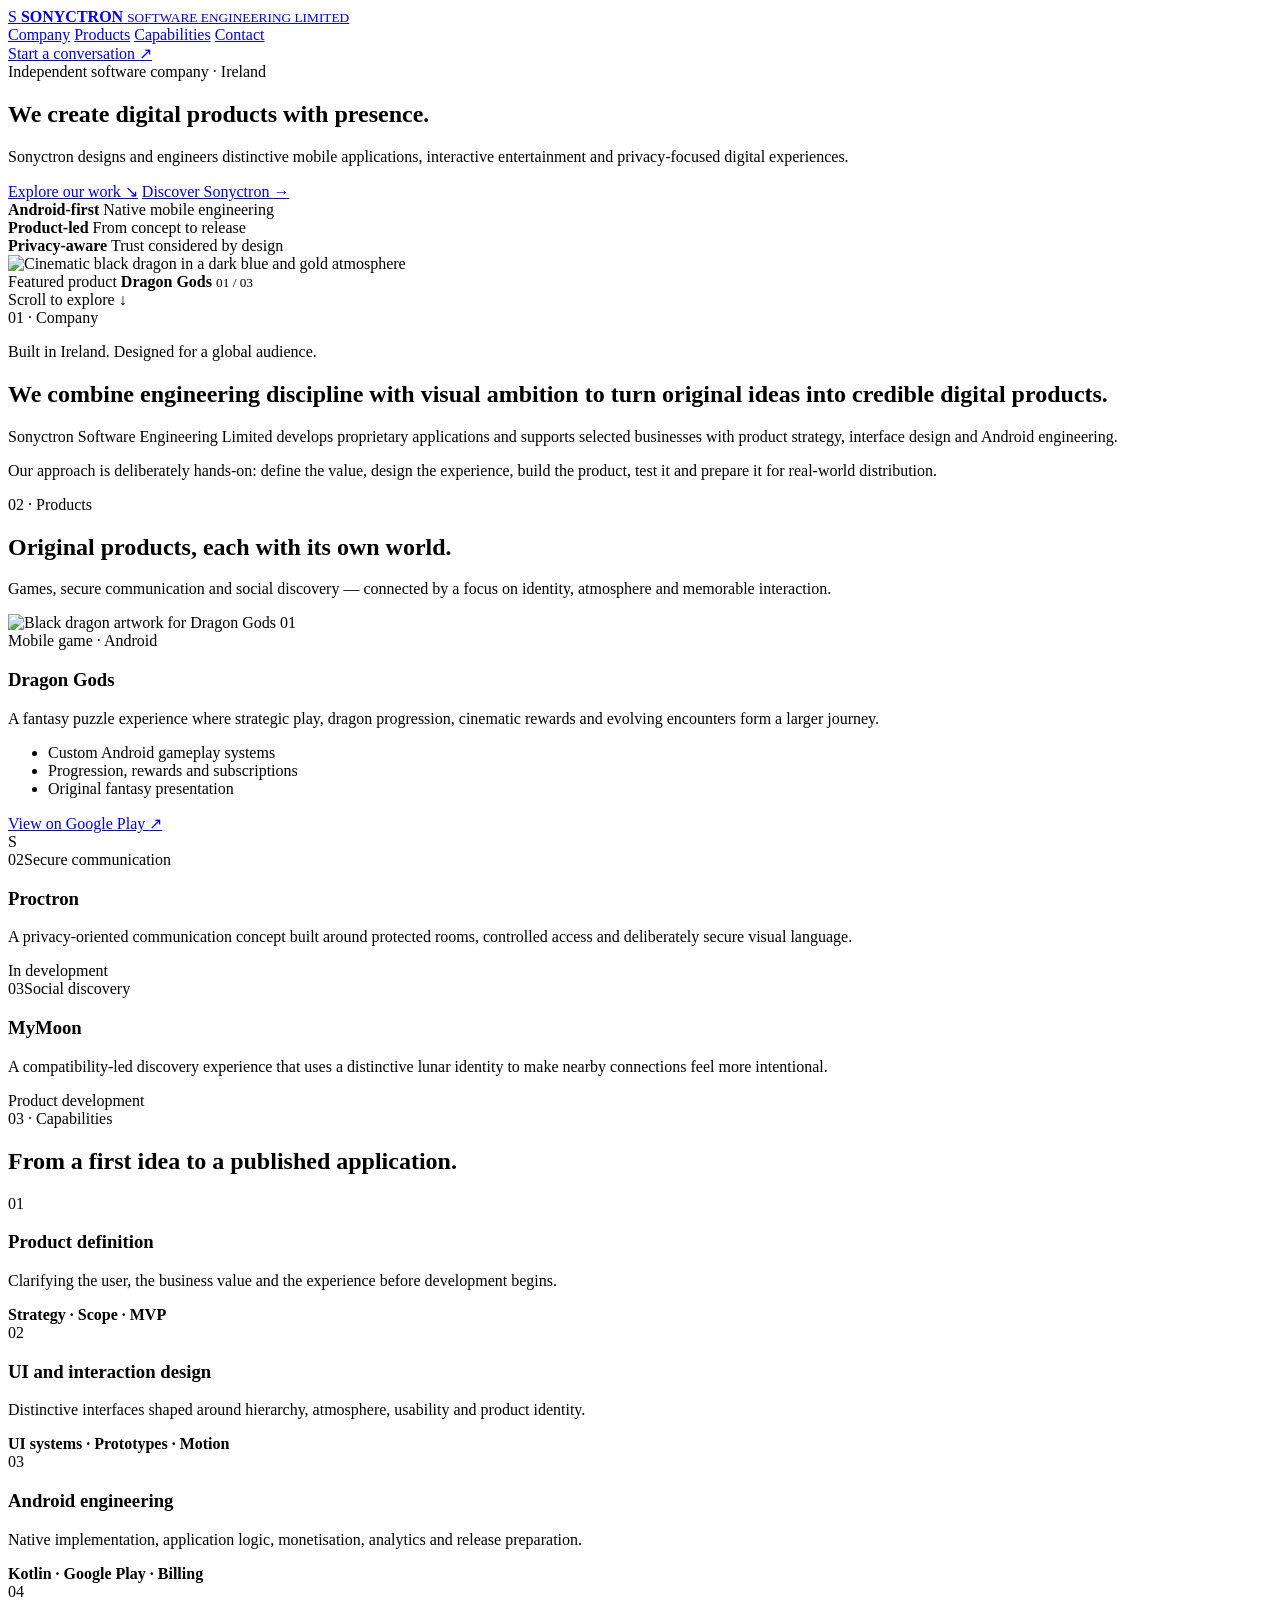
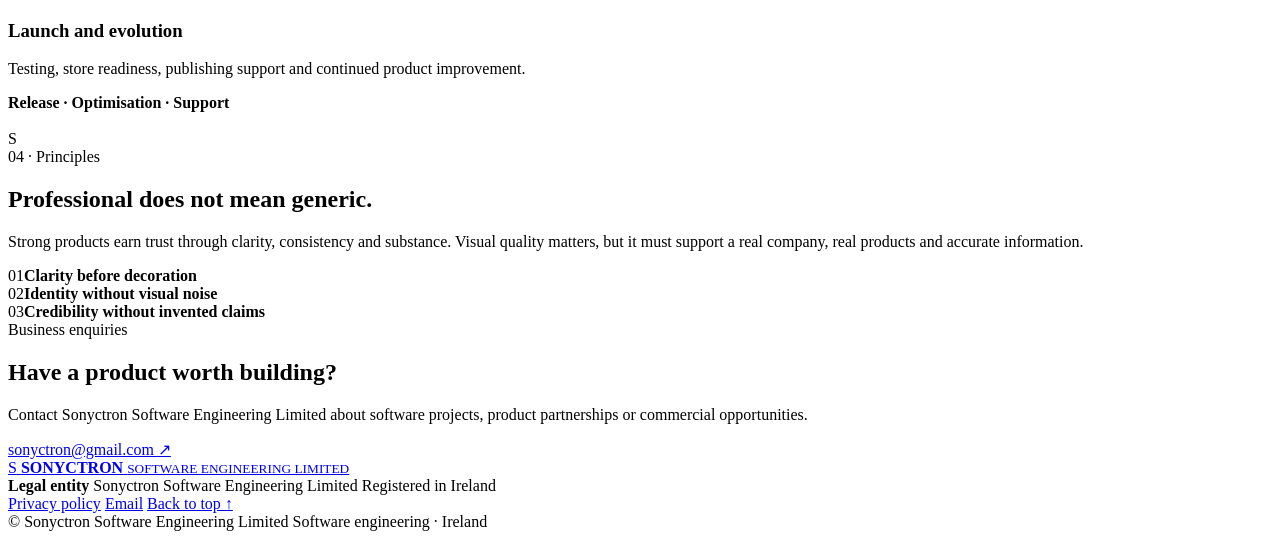
==== privacy.html @ 544a8133 "Initial Sonyctron website" ====
<!doctype html>
<html lang="en">
<head>
  <meta charset="utf-8">
  <meta name="viewport" content="width=device-width, initial-scale=1">
  <meta name="description" content="Sonyctron Software Engineering Limited is an Irish software company creating distinctive mobile applications, games and secure digital experiences.">
  <meta name="theme-color" content="#05080d">
  <title>Sonyctron Software Engineering Limited</title>
  <link rel="preconnect" href="https://fonts.googleapis.com">
  <link rel="preconnect" href="https://fonts.gstatic.com" crossorigin>
  <link href="https://fonts.googleapis.com/css2?family=DM+Sans:wght@400;500;600&family=Manrope:wght@400;500;600;700&display=swap" rel="stylesheet">
  <link rel="stylesheet" href="styles.css">
</head>
<body>
  <div class="cursor-glow" aria-hidden="true"></div>

  <header class="nav-shell">
    <a href="#top" class="brand" aria-label="Sonyctron home">
      <span class="brand-symbol" aria-hidden="true">S</span>
      <span class="brand-copy">
        <strong>SONYCTRON</strong>
        <small>SOFTWARE ENGINEERING LIMITED</small>
      </span>
    </a>

    <nav aria-label="Main navigation">
      <a href="#company">Company</a>
      <a href="#products">Products</a>
      <a href="#capabilities">Capabilities</a>
      <a href="#contact">Contact</a>
    </nav>

    <a class="nav-cta" href="#contact">Start a conversation <span>↗</span></a>
  </header>

  <main id="top">
    <section class="hero">
      <div class="hero-grid">
        <div class="hero-copy">
          <div class="status-line reveal">
            <span class="status-dot"></span>
            Independent software company · Ireland
          </div>

          <h1 class="reveal">
            We create digital products
            <span>with presence.</span>
          </h1>

          <p class="lead reveal">
            Sonyctron designs and engineers distinctive mobile applications,
            interactive entertainment and privacy-focused digital experiences.
          </p>

          <div class="hero-actions reveal">
            <a class="button button-gold" href="#products">Explore our work <span>↘</span></a>
            <a class="text-link" href="#company">Discover Sonyctron <span>→</span></a>
          </div>

          <div class="hero-proof reveal">
            <div>
              <strong>Android-first</strong>
              <span>Native mobile engineering</span>
            </div>
            <div>
              <strong>Product-led</strong>
              <span>From concept to release</span>
            </div>
            <div>
              <strong>Privacy-aware</strong>
              <span>Trust considered by design</span>
            </div>
          </div>
        </div>

        <div class="hero-visual reveal" aria-label="Cinematic black dragon representing the Dragon Gods product">
          <img src="assets/dragon-hero.jpg" alt="Cinematic black dragon in a dark blue and gold atmosphere">
          <div class="visual-vignette"></div>
          <div class="product-index">
            <span>Featured product</span>
            <strong>Dragon Gods</strong>
            <small>01 / 03</small>
          </div>
          <div class="orbit orbit-one"></div>
          <div class="orbit orbit-two"></div>
        </div>
      </div>
      <div class="scroll-note">Scroll to explore <span>↓</span></div>
    </section>

    <section class="statement" id="company">
      <div class="section-label">01 · Company</div>
      <div class="statement-copy reveal">
        <p class="kicker">Built in Ireland. Designed for a global audience.</p>
        <h2>
          We combine engineering discipline with visual ambition
          to turn original ideas into credible digital products.
        </h2>
      </div>
      <div class="company-grid reveal">
        <p>
          Sonyctron Software Engineering Limited develops proprietary applications
          and supports selected businesses with product strategy, interface design
          and Android engineering.
        </p>
        <p>
          Our approach is deliberately hands-on: define the value, design the
          experience, build the product, test it and prepare it for real-world
          distribution.
        </p>
      </div>
    </section>

    <section class="products-section" id="products">
      <div class="section-heading reveal">
        <div>
          <div class="section-label">02 · Products</div>
          <h2>Original products, each with its own world.</h2>
        </div>
        <p>
          Games, secure communication and social discovery — connected by a focus
          on identity, atmosphere and memorable interaction.
        </p>
      </div>

      <article class="featured-product reveal">
        <div class="featured-media">
          <img src="assets/dragon-hero.jpg" alt="Black dragon artwork for Dragon Gods">
          <span class="media-number">01</span>
        </div>
        <div class="featured-copy">
          <span class="product-type">Mobile game · Android</span>
          <h3>Dragon Gods</h3>
          <p>
            A fantasy puzzle experience where strategic play, dragon progression,
            cinematic rewards and evolving encounters form a larger journey.
          </p>
          <ul>
            <li>Custom Android gameplay systems</li>
            <li>Progression, rewards and subscriptions</li>
            <li>Original fantasy presentation</li>
          </ul>
          <a class="text-link" href="https://play.google.com/store/apps/details?id=com.sonyctron.trielementix">View on Google Play <span>↗</span></a>
        </div>
      </article>

      <div class="product-grid">
        <article class="product-card proctron reveal">
          <div class="product-art">
            <div class="secure-core">
              <div class="shield">S</div>
              <span class="ring r1"></span>
              <span class="ring r2"></span>
            </div>
          </div>
          <div class="card-top"><span>02</span><span>Secure communication</span></div>
          <h3>Proctron</h3>
          <p>
            A privacy-oriented communication concept built around protected rooms,
            controlled access and deliberately secure visual language.
          </p>
          <span class="card-foot">In development</span>
        </article>

        <article class="product-card mymoon reveal">
          <div class="product-art">
            <div class="moon">
              <span></span>
            </div>
            <div class="moon-orbit"></div>
          </div>
          <div class="card-top"><span>03</span><span>Social discovery</span></div>
          <h3>MyMoon</h3>
          <p>
            A compatibility-led discovery experience that uses a distinctive lunar
            identity to make nearby connections feel more intentional.
          </p>
          <span class="card-foot">Product development</span>
        </article>
      </div>
    </section>

    <section class="capabilities" id="capabilities">
      <div class="section-heading reveal">
        <div>
          <div class="section-label">03 · Capabilities</div>
          <h2>From a first idea to a published application.</h2>
        </div>
      </div>

      <div class="capability-list">
        <article class="capability reveal">
          <span>01</span>
          <h3>Product definition</h3>
          <p>Clarifying the user, the business value and the experience before development begins.</p>
          <b>Strategy · Scope · MVP</b>
        </article>
        <article class="capability reveal">
          <span>02</span>
          <h3>UI and interaction design</h3>
          <p>Distinctive interfaces shaped around hierarchy, atmosphere, usability and product identity.</p>
          <b>UI systems · Prototypes · Motion</b>
        </article>
        <article class="capability reveal">
          <span>03</span>
          <h3>Android engineering</h3>
          <p>Native implementation, application logic, monetisation, analytics and release preparation.</p>
          <b>Kotlin · Google Play · Billing</b>
        </article>
        <article class="capability reveal">
          <span>04</span>
          <h3>Launch and evolution</h3>
          <p>Testing, store readiness, publishing support and continued product improvement.</p>
          <b>Release · Optimisation · Support</b>
        </article>
      </div>
    </section>

    <section class="principles">
      <div class="principles-image reveal">
        <img src="assets/ambient.jpg" alt="">
        <div class="principle-mark">S</div>
      </div>
      <div class="principles-copy reveal">
        <div class="section-label">04 · Principles</div>
        <h2>Professional does not mean generic.</h2>
        <p>
          Strong products earn trust through clarity, consistency and substance.
          Visual quality matters, but it must support a real company, real products
          and accurate information.
        </p>
        <div class="principle-row"><span>01</span><strong>Clarity before decoration</strong></div>
        <div class="principle-row"><span>02</span><strong>Identity without visual noise</strong></div>
        <div class="principle-row"><span>03</span><strong>Credibility without invented claims</strong></div>
      </div>
    </section>

    <section class="contact-section" id="contact">
      <div class="contact-card reveal">
        <span class="contact-eyebrow">Business enquiries</span>
        <h2>Have a product worth building?</h2>
        <p>
          Contact Sonyctron Software Engineering Limited about software projects,
          product partnerships or commercial opportunities.
        </p>
        <a class="button button-gold" href="mailto:sonyctron@gmail.com">sonyctron@gmail.com <span>↗</span></a>
      </div>
    </section>
  </main>

  <footer>
    <div class="footer-main">
      <a href="#top" class="brand footer-brand">
        <span class="brand-symbol">S</span>
        <span class="brand-copy">
          <strong>SONYCTRON</strong>
          <small>SOFTWARE ENGINEERING LIMITED</small>
        </span>
      </a>
      <div class="legal-identity">
        <strong>Legal entity</strong>
        <span>Sonyctron Software Engineering Limited</span>
        <span>Registered in Ireland</span>
      </div>
      <div class="footer-nav">
        <a href="privacy.html">Privacy policy</a>
        <a href="mailto:sonyctron@gmail.com">Email</a>
        <a href="#top">Back to top ↑</a>
      </div>
    </div>
    <div class="footer-bottom">
      <span>© <span id="year"></span> Sonyctron Software Engineering Limited</span>
      <span>Software engineering · Ireland</span>
    </div>
  </footer>

  <script src="script.js"></script>
</body>
</html>
---- styles.css ----
const year = document.getElementById("year");
if (year) year.textContent = new Date().getFullYear();

const observer = new IntersectionObserver((entries) => {
  entries.forEach((entry) => {
    if (entry.isIntersecting) {
      entry.target.classList.add("visible");
      observer.unobserve(entry.target);
    }
  });
}, { threshold: 0.14 });

document.querySelectorAll(".reveal").forEach((element, index) => {
  element.style.transitionDelay = `${Math.min(index % 4, 3) * 80}ms`;
  observer.observe(element);
});

const glow = document.querySelector(".cursor-glow");
if (glow && window.matchMedia("(pointer:fine)").matches) {
  window.addEventListener("pointermove", (event) => {
    glow.style.left = `${event.clientX}px`;
    glow.style.top = `${event.clientY}px`;
  });
}
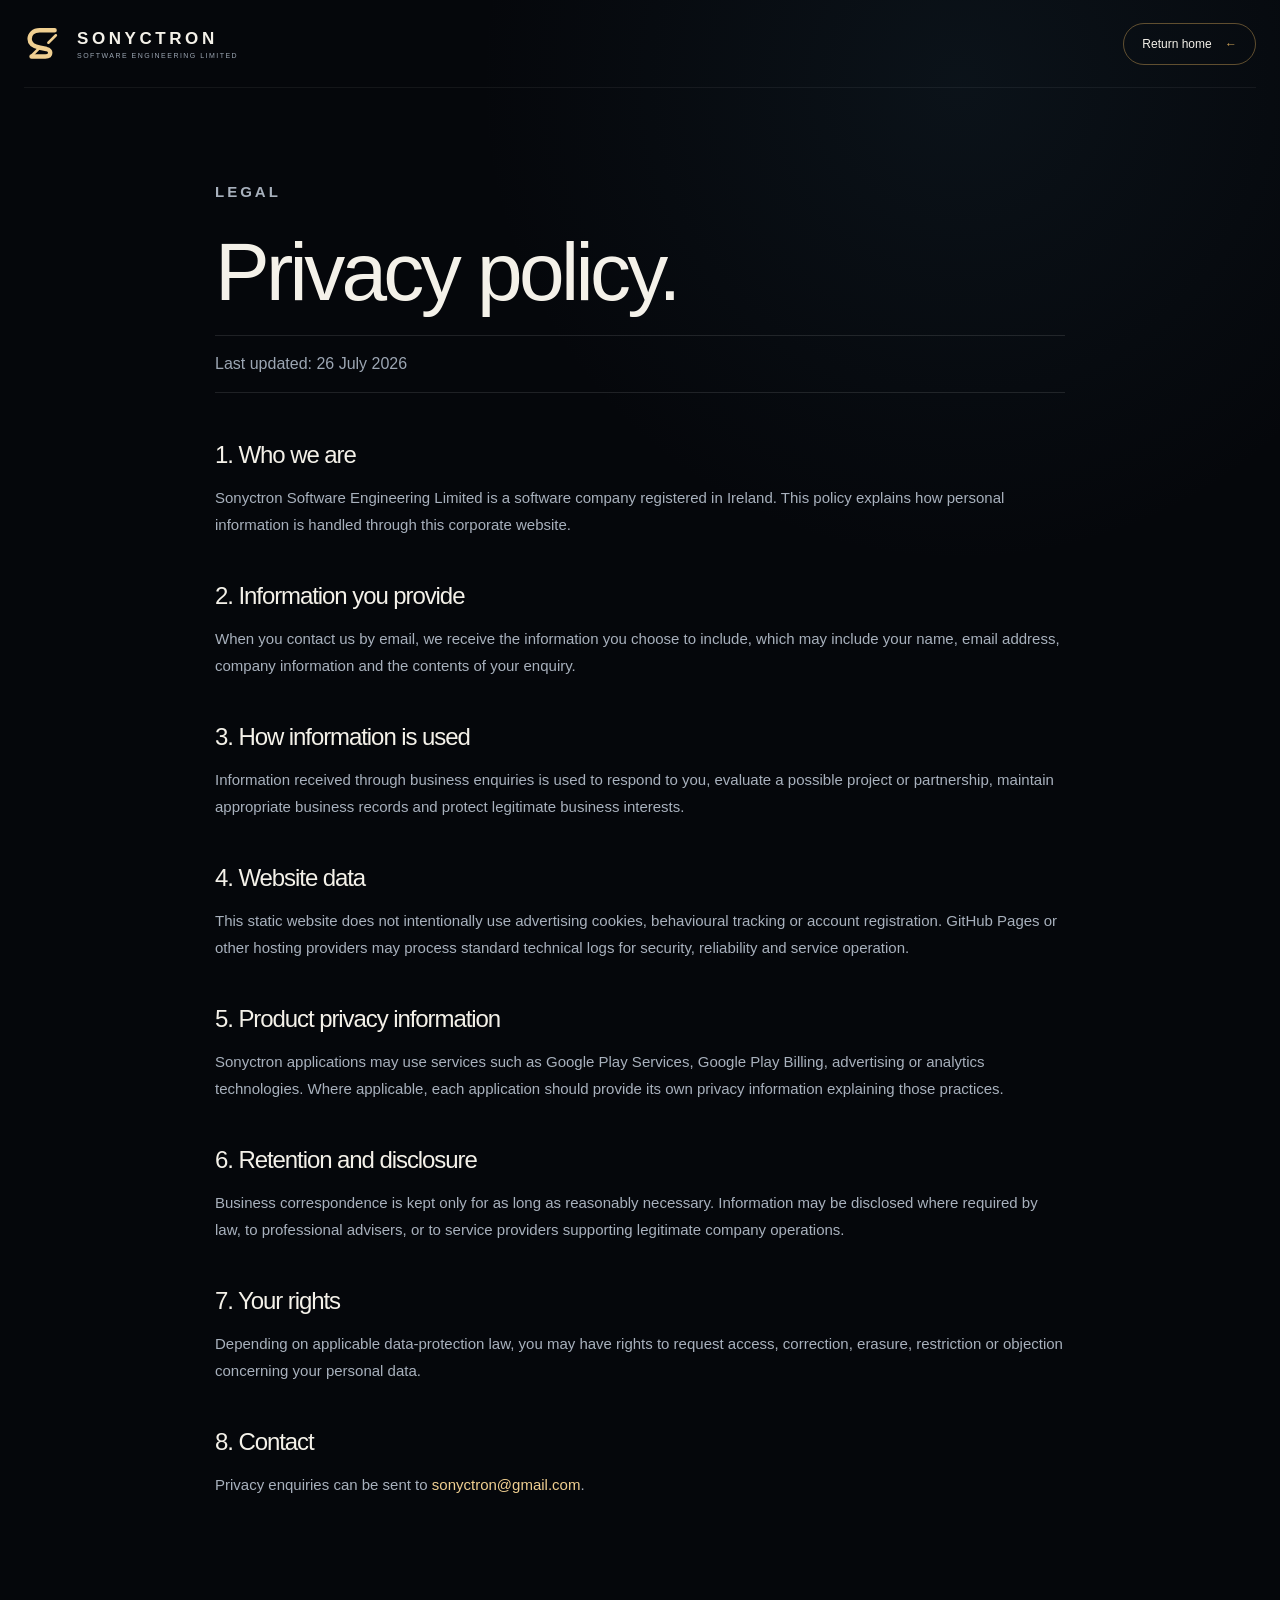
==== commit 6e285e2d: "Complete redesign of Sonyctron website" ====
--- a/privacy.html
+++ b/privacy.html
@@ -3,277 +3,61 @@
 <head>
   <meta charset="utf-8">
   <meta name="viewport" content="width=device-width, initial-scale=1">
-  <meta name="description" content="Sonyctron Software Engineering Limited is an Irish software company creating distinctive mobile applications, games and secure digital experiences.">
-  <meta name="theme-color" content="#05080d">
-  <title>Sonyctron Software Engineering Limited</title>
-  <link rel="preconnect" href="https://fonts.googleapis.com">
-  <link rel="preconnect" href="https://fonts.gstatic.com" crossorigin>
-  <link href="https://fonts.googleapis.com/css2?family=DM+Sans:wght@400;500;600&family=Manrope:wght@400;500;600;700&display=swap" rel="stylesheet">
+  <title>Privacy Policy | Sonyctron Software Engineering Limited</title>
+  <meta name="description" content="Corporate website privacy policy for Sonyctron Software Engineering Limited.">
+  <meta name="robots" content="index, follow">
+  <meta name="theme-color" content="#05070b">
+  <link rel="icon" href="favicon.svg" type="image/svg+xml">
   <link rel="stylesheet" href="styles.css">
+  <style>
+    .legal-page{width:min(850px,calc(100% - 36px));margin:90px auto 140px}
+    .legal-page h1{font-size:clamp(48px,7vw,82px);margin-bottom:25px}
+    .legal-page h2{font-size:24px;margin:44px 0 13px}
+    .legal-page p,.legal-page li{color:#a8b1bd;line-height:1.8;font-size:15px}
+    .legal-page a{color:var(--gold-light)}
+    .legal-meta{padding:19px 0;border-top:1px solid var(--line);border-bottom:1px solid var(--line);margin-bottom:48px;color:var(--muted)}
+  </style>
 </head>
 <body>
-  <div class="cursor-glow" aria-hidden="true"></div>
-
-  <header class="nav-shell">
-    <a href="#top" class="brand" aria-label="Sonyctron home">
-      <span class="brand-symbol" aria-hidden="true">S</span>
-      <span class="brand-copy">
-        <strong>SONYCTRON</strong>
-        <small>SOFTWARE ENGINEERING LIMITED</small>
-      </span>
+  <header class="site-header">
+    <a class="brand" href="index.html" aria-label="Sonyctron home">
+      <svg class="brand-mark" viewBox="0 0 64 64" aria-hidden="true">
+        <path d="M49 10H25C15 10 9 16 9 24c0 8 6 12 17 14l10 2c4 1 6 3 6 6 0 4-3 6-8 6H12" fill="none" stroke="currentColor" stroke-width="7" stroke-linecap="round"/>
+        <path d="M51 18 39 30M25 38 13 50" fill="none" stroke="currentColor" stroke-width="4" stroke-linecap="round"/>
+      </svg>
+      <span><strong>SONYCTRON</strong><small>SOFTWARE ENGINEERING LIMITED</small></span>
     </a>
-
-    <nav aria-label="Main navigation">
-      <a href="#company">Company</a>
-      <a href="#products">Products</a>
-      <a href="#capabilities">Capabilities</a>
-      <a href="#contact">Contact</a>
-    </nav>
-
-    <a class="nav-cta" href="#contact">Start a conversation <span>↗</span></a>
+    <a class="header-action" href="index.html">Return home <span>←</span></a>
   </header>
 
-  <main id="top">
-    <section class="hero">
-      <div class="hero-grid">
-        <div class="hero-copy">
-          <div class="status-line reveal">
-            <span class="status-dot"></span>
-            Independent software company · Ireland
-          </div>
+  <main class="legal-page">
+    <p class="eyebrow">LEGAL</p>
+    <h1>Privacy policy.</h1>
+    <div class="legal-meta">Last updated: 26 July 2026</div>
 
-          <h1 class="reveal">
-            We create digital products
-            <span>with presence.</span>
-          </h1>
+    <h2>1. Who we are</h2>
+    <p>Sonyctron Software Engineering Limited is a software company registered in Ireland. This policy explains how personal information is handled through this corporate website.</p>
 
-          <p class="lead reveal">
-            Sonyctron designs and engineers distinctive mobile applications,
-            interactive entertainment and privacy-focused digital experiences.
-          </p>
+    <h2>2. Information you provide</h2>
+    <p>When you contact us by email, we receive the information you choose to include, which may include your name, email address, company information and the contents of your enquiry.</p>
 
-          <div class="hero-actions reveal">
-            <a class="button button-gold" href="#products">Explore our work <span>↘</span></a>
-            <a class="text-link" href="#company">Discover Sonyctron <span>→</span></a>
-          </div>
+    <h2>3. How information is used</h2>
+    <p>Information received through business enquiries is used to respond to you, evaluate a possible project or partnership, maintain appropriate business records and protect legitimate business interests.</p>
 
-          <div class="hero-proof reveal">
-            <div>
-              <strong>Android-first</strong>
-              <span>Native mobile engineering</span>
-            </div>
-            <div>
-              <strong>Product-led</strong>
-              <span>From concept to release</span>
-            </div>
-            <div>
-              <strong>Privacy-aware</strong>
-              <span>Trust considered by design</span>
-            </div>
-          </div>
-        </div>
+    <h2>4. Website data</h2>
+    <p>This static website does not intentionally use advertising cookies, behavioural tracking or account registration. GitHub Pages or other hosting providers may process standard technical logs for security, reliability and service operation.</p>
 
-        <div class="hero-visual reveal" aria-label="Cinematic black dragon representing the Dragon Gods product">
-          <img src="assets/dragon-hero.jpg" alt="Cinematic black dragon in a dark blue and gold atmosphere">
-          <div class="visual-vignette"></div>
-          <div class="product-index">
-            <span>Featured product</span>
-            <strong>Dragon Gods</strong>
-            <small>01 / 03</small>
-          </div>
-          <div class="orbit orbit-one"></div>
-          <div class="orbit orbit-two"></div>
-        </div>
-      </div>
-      <div class="scroll-note">Scroll to explore <span>↓</span></div>
-    </section>
+    <h2>5. Product privacy information</h2>
+    <p>Sonyctron applications may use services such as Google Play Services, Google Play Billing, advertising or analytics technologies. Where applicable, each application should provide its own privacy information explaining those practices.</p>
 
-    <section class="statement" id="company">
-      <div class="section-label">01 · Company</div>
-      <div class="statement-copy reveal">
-        <p class="kicker">Built in Ireland. Designed for a global audience.</p>
-        <h2>
-          We combine engineering discipline with visual ambition
-          to turn original ideas into credible digital products.
-        </h2>
-      </div>
-      <div class="company-grid reveal">
-        <p>
-          Sonyctron Software Engineering Limited develops proprietary applications
-          and supports selected businesses with product strategy, interface design
-          and Android engineering.
-        </p>
-        <p>
-          Our approach is deliberately hands-on: define the value, design the
-          experience, build the product, test it and prepare it for real-world
-          distribution.
-        </p>
-      </div>
-    </section>
+    <h2>6. Retention and disclosure</h2>
+    <p>Business correspondence is kept only for as long as reasonably necessary. Information may be disclosed where required by law, to professional advisers, or to service providers supporting legitimate company operations.</p>
 
-    <section class="products-section" id="products">
-      <div class="section-heading reveal">
-        <div>
-          <div class="section-label">02 · Products</div>
-          <h2>Original products, each with its own world.</h2>
-        </div>
-        <p>
-          Games, secure communication and social discovery — connected by a focus
-          on identity, atmosphere and memorable interaction.
-        </p>
-      </div>
+    <h2>7. Your rights</h2>
+    <p>Depending on applicable data-protection law, you may have rights to request access, correction, erasure, restriction or objection concerning your personal data.</p>
 
-      <article class="featured-product reveal">
-        <div class="featured-media">
-          <img src="assets/dragon-hero.jpg" alt="Black dragon artwork for Dragon Gods">
-          <span class="media-number">01</span>
-        </div>
-        <div class="featured-copy">
-          <span class="product-type">Mobile game · Android</span>
-          <h3>Dragon Gods</h3>
-          <p>
-            A fantasy puzzle experience where strategic play, dragon progression,
-            cinematic rewards and evolving encounters form a larger journey.
-          </p>
-          <ul>
-            <li>Custom Android gameplay systems</li>
-            <li>Progression, rewards and subscriptions</li>
-            <li>Original fantasy presentation</li>
-          </ul>
-          <a class="text-link" href="https://play.google.com/store/apps/details?id=com.sonyctron.trielementix">View on Google Play <span>↗</span></a>
-        </div>
-      </article>
-
-      <div class="product-grid">
-        <article class="product-card proctron reveal">
-          <div class="product-art">
-            <div class="secure-core">
-              <div class="shield">S</div>
-              <span class="ring r1"></span>
-              <span class="ring r2"></span>
-            </div>
-          </div>
-          <div class="card-top"><span>02</span><span>Secure communication</span></div>
-          <h3>Proctron</h3>
-          <p>
-            A privacy-oriented communication concept built around protected rooms,
-            controlled access and deliberately secure visual language.
-          </p>
-          <span class="card-foot">In development</span>
-        </article>
-
-        <article class="product-card mymoon reveal">
-          <div class="product-art">
-            <div class="moon">
-              <span></span>
-            </div>
-            <div class="moon-orbit"></div>
-          </div>
-          <div class="card-top"><span>03</span><span>Social discovery</span></div>
-          <h3>MyMoon</h3>
-          <p>
-            A compatibility-led discovery experience that uses a distinctive lunar
-            identity to make nearby connections feel more intentional.
-          </p>
-          <span class="card-foot">Product development</span>
-        </article>
-      </div>
-    </section>
-
-    <section class="capabilities" id="capabilities">
-      <div class="section-heading reveal">
-        <div>
-          <div class="section-label">03 · Capabilities</div>
-          <h2>From a first idea to a published application.</h2>
-        </div>
-      </div>
-
-      <div class="capability-list">
-        <article class="capability reveal">
-          <span>01</span>
-          <h3>Product definition</h3>
-          <p>Clarifying the user, the business value and the experience before development begins.</p>
-          <b>Strategy · Scope · MVP</b>
-        </article>
-        <article class="capability reveal">
-          <span>02</span>
-          <h3>UI and interaction design</h3>
-          <p>Distinctive interfaces shaped around hierarchy, atmosphere, usability and product identity.</p>
-          <b>UI systems · Prototypes · Motion</b>
-        </article>
-        <article class="capability reveal">
-          <span>03</span>
-          <h3>Android engineering</h3>
-          <p>Native implementation, application logic, monetisation, analytics and release preparation.</p>
-          <b>Kotlin · Google Play · Billing</b>
-        </article>
-        <article class="capability reveal">
-          <span>04</span>
-          <h3>Launch and evolution</h3>
-          <p>Testing, store readiness, publishing support and continued product improvement.</p>
-          <b>Release · Optimisation · Support</b>
-        </article>
-      </div>
-    </section>
-
-    <section class="principles">
-      <div class="principles-image reveal">
-        <img src="assets/ambient.jpg" alt="">
-        <div class="principle-mark">S</div>
-      </div>
-      <div class="principles-copy reveal">
-        <div class="section-label">04 · Principles</div>
-        <h2>Professional does not mean generic.</h2>
-        <p>
-          Strong products earn trust through clarity, consistency and substance.
-          Visual quality matters, but it must support a real company, real products
-          and accurate information.
-        </p>
-        <div class="principle-row"><span>01</span><strong>Clarity before decoration</strong></div>
-        <div class="principle-row"><span>02</span><strong>Identity without visual noise</strong></div>
-        <div class="principle-row"><span>03</span><strong>Credibility without invented claims</strong></div>
-      </div>
-    </section>
-
-    <section class="contact-section" id="contact">
-      <div class="contact-card reveal">
-        <span class="contact-eyebrow">Business enquiries</span>
-        <h2>Have a product worth building?</h2>
-        <p>
-          Contact Sonyctron Software Engineering Limited about software projects,
-          product partnerships or commercial opportunities.
-        </p>
-        <a class="button button-gold" href="mailto:sonyctron@gmail.com">sonyctron@gmail.com <span>↗</span></a>
-      </div>
-    </section>
+    <h2>8. Contact</h2>
+    <p>Privacy enquiries can be sent to <a href="mailto:sonyctron@gmail.com">sonyctron@gmail.com</a>.</p>
   </main>
-
-  <footer>
-    <div class="footer-main">
-      <a href="#top" class="brand footer-brand">
-        <span class="brand-symbol">S</span>
-        <span class="brand-copy">
-          <strong>SONYCTRON</strong>
-          <small>SOFTWARE ENGINEERING LIMITED</small>
-        </span>
-      </a>
-      <div class="legal-identity">
-        <strong>Legal entity</strong>
-        <span>Sonyctron Software Engineering Limited</span>
-        <span>Registered in Ireland</span>
-      </div>
-      <div class="footer-nav">
-        <a href="privacy.html">Privacy policy</a>
-        <a href="mailto:sonyctron@gmail.com">Email</a>
-        <a href="#top">Back to top ↑</a>
-      </div>
-    </div>
-    <div class="footer-bottom">
-      <span>© <span id="year"></span> Sonyctron Software Engineering Limited</span>
-      <span>Software engineering · Ireland</span>
-    </div>
-  </footer>
-
-  <script src="script.js"></script>
 </body>
 </html>
--- a/styles.css
+++ b/styles.css
@@ -1,24 +1,152 @@
-const year = document.getElementById("year");
-if (year) year.textContent = new Date().getFullYear();
-
-const observer = new IntersectionObserver((entries) => {
-  entries.forEach((entry) => {
-    if (entry.isIntersecting) {
-      entry.target.classList.add("visible");
-      observer.unobserve(entry.target);
-    }
-  });
-}, { threshold: 0.14 });
-
-document.querySelectorAll(".reveal").forEach((element, index) => {
-  element.style.transitionDelay = `${Math.min(index % 4, 3) * 80}ms`;
-  observer.observe(element);
-});
-
-const glow = document.querySelector(".cursor-glow");
-if (glow && window.matchMedia("(pointer:fine)").matches) {
-  window.addEventListener("pointermove", (event) => {
-    glow.style.left = `${event.clientX}px`;
-    glow.style.top = `${event.clientY}px`;
-  });
+:root{
+  --bg:#05070b;
+  --surface:#090d13;
+  --surface-2:#0c121a;
+  --text:#f4f1e9;
+  --muted:#9ca6b3;
+  --line:rgba(255,255,255,.105);
+  --soft-line:rgba(255,255,255,.06);
+  --gold:#d8aa5a;
+  --gold-light:#f0cf91;
+  --teal:#47b8a9;
+  --purple:#9b6bd4;
 }
+*{box-sizing:border-box}
+html{scroll-behavior:smooth}
+body{
+  margin:0;background:
+  radial-gradient(circle at 75% 5%,rgba(42,78,100,.16),transparent 30rem),
+  var(--bg);color:var(--text);
+  font-family:Inter,ui-sans-serif,-apple-system,BlinkMacSystemFont,"Segoe UI",sans-serif;
+  overflow-x:hidden
+}
+a{color:inherit;text-decoration:none}
+img{display:block;max-width:100%}
+button,a{outline-offset:5px}
+.skip-link{position:absolute;left:-999px;top:10px;background:#fff;color:#000;padding:10px;z-index:999}
+.skip-link:focus{left:10px}
+.noise{position:fixed;inset:0;pointer-events:none;z-index:100;opacity:.035;background-image:url("data:image/svg+xml,%3Csvg viewBox='0 0 180 180' xmlns='http://www.w3.org/2000/svg'%3E%3Cfilter id='n'%3E%3CfeTurbulence type='fractalNoise' baseFrequency='.85' numOctaves='4' stitchTiles='stitch'/%3E%3C/filter%3E%3Crect width='100%25' height='100%25' filter='url(%23n)'/%3E%3C/svg%3E")}
+.pointer-light{position:fixed;width:460px;height:460px;border-radius:50%;pointer-events:none;z-index:-1;opacity:.06;background:radial-gradient(circle,var(--gold),transparent 67%);transform:translate(-50%,-50%)}
+.site-header{width:min(1380px,calc(100% - 48px));height:88px;margin:auto;display:flex;align-items:center;justify-content:space-between;border-bottom:1px solid var(--soft-line);position:relative;z-index:10}
+.brand{display:flex;align-items:center;gap:13px}
+.brand-mark{width:40px;height:40px;color:var(--gold-light)}
+.brand strong{display:block;font-size:17px;letter-spacing:.21em;font-weight:600}
+.brand small{display:block;margin-top:3px;font-size:7px;letter-spacing:.21em;color:var(--muted)}
+nav{display:flex;gap:35px;font-size:13px;color:#bec4cc}
+nav a,.footer-links a{transition:color .25s}
+nav a:hover,.footer-links a:hover{color:var(--gold-light)}
+.header-action{padding:13px 18px;border:1px solid rgba(216,170,90,.42);border-radius:999px;font-size:12px}
+.header-action span{margin-left:10px;color:var(--gold)}
+.hero{width:min(1380px,calc(100% - 48px));min-height:calc(100vh - 88px);margin:auto;display:grid;grid-template-columns:.94fr 1.06fr;gap:56px;align-items:center;padding:48px 0 75px}
+.hero-copy{padding-left:4vw;position:relative;z-index:2}
+.eyebrow{margin:0 0 28px;color:var(--gold);font-size:10px;font-weight:600;letter-spacing:.2em}
+h1,h2,h3{margin:0;letter-spacing:-.045em;font-weight:500}
+h1{font-size:clamp(58px,6.5vw,102px);line-height:.94;max-width:780px}
+h1 em{font-style:normal;color:var(--gold-light)}
+.hero-intro{max-width:620px;margin:32px 0 0;color:#adb5c0;font-size:17px;line-height:1.75}
+.hero-actions{display:flex;align-items:center;gap:30px;margin-top:38px}
+.primary-button{min-height:52px;padding:0 22px;border-radius:999px;background:var(--gold);color:#11100c;display:inline-flex;align-items:center;gap:20px;font-size:13px;font-weight:700;transition:transform .25s}
+.primary-button:hover{transform:translateY(-3px)}
+.quiet-link{display:inline-flex;gap:10px;align-items:center;font-size:13px;border-bottom:1px solid var(--line);padding-bottom:6px}
+.quiet-link span{color:var(--gold)}
+.hero-facts{display:grid;grid-template-columns:repeat(3,1fr);gap:20px;margin-top:65px;padding-top:22px;border-top:1px solid var(--soft-line)}
+.hero-facts strong{display:block;font-size:13px;font-weight:600}
+.hero-facts span{display:block;margin-top:7px;color:var(--muted);font-size:11px;line-height:1.4}
+.hero-media{height:min(690px,72vh);min-height:560px;position:relative;overflow:hidden;border-left:1px solid var(--soft-line)}
+.hero-media img{width:100%;height:100%;object-fit:cover;object-position:center}
+.hero-shade{position:absolute;inset:0;background:linear-gradient(90deg,var(--bg) 0,transparent 24%),linear-gradient(0deg,var(--bg) 0,transparent 27%),radial-gradient(circle at 72% 35%,transparent 24%,rgba(5,7,11,.22) 72%)}
+.featured-label{position:absolute;right:30px;bottom:30px;text-align:right;border-right:1px solid var(--gold);padding-right:15px}
+.featured-label span,.featured-label small{display:block;color:#a9b1bc;font-size:10px;text-transform:uppercase;letter-spacing:.16em}
+.featured-label strong{display:block;margin:7px 0;font-size:19px;font-weight:600}
+.arc{position:absolute;border:1px solid rgba(216,170,90,.2);border-radius:50%;pointer-events:none}
+.arc-a{width:470px;height:470px;right:-180px;top:-140px}
+.arc-b{width:330px;height:330px;right:-110px;top:-70px}
+.section{width:min(1240px,calc(100% - 48px));margin:auto;position:relative}
+.section-number{position:absolute;left:-45px;top:140px;writing-mode:vertical-rl;color:#4e5865;font-size:10px;letter-spacing:.2em}
+.company{padding:150px 0;border-top:1px solid var(--soft-line)}
+.section-head{display:grid;grid-template-columns:.32fr 1.68fr;gap:40px}
+.section-head .eyebrow{margin-top:9px}
+.section-head h2,.section-title-row h2,.principle-copy h2,.contact-panel h2{font-size:clamp(39px,4.5vw,66px);line-height:1.04}
+.company-copy{margin-left:calc(32% + 14px);display:grid;grid-template-columns:1fr 1fr;gap:48px;margin-top:55px;color:#a8b1bd;line-height:1.75;font-size:15px}
+.products{padding:130px 0}
+.section-title-row{display:grid;grid-template-columns:1.25fr .75fr;gap:70px;align-items:end;margin-bottom:58px}
+.section-title-row>p{margin:0;color:var(--muted);font-size:14px;line-height:1.75}
+.dragon-card{display:grid;grid-template-columns:1.35fr .65fr;min-height:600px;background:var(--surface);border:1px solid var(--soft-line)}
+.dragon-image{position:relative;overflow:hidden}
+.dragon-image:after{content:"";position:absolute;inset:0;background:linear-gradient(90deg,transparent 60%,var(--surface))}
+.dragon-image img{width:100%;height:100%;object-fit:cover}
+.product-number{position:absolute;top:25px;left:27px;z-index:2;color:var(--gold);font-size:10px}
+.dragon-copy{padding:68px 50px;align-self:center}
+.product-category{color:var(--gold);font-size:9px;letter-spacing:.18em}
+.dragon-copy h3,.product-card h3{font-size:42px;margin:16px 0 20px}
+.dragon-copy p,.product-card p{color:#a8b1bd;line-height:1.75;font-size:14px}
+.dragon-copy ul{list-style:none;padding:0;margin:28px 0 35px;border-top:1px solid var(--soft-line)}
+.dragon-copy li{padding:13px 0;border-bottom:1px solid var(--soft-line);font-size:12px;color:#c9ced5}
+.product-pair{display:grid;grid-template-columns:1fr 1fr;gap:20px;margin-top:20px}
+.product-card{min-height:570px;padding:28px;background:var(--surface);border:1px solid var(--soft-line);position:relative;overflow:hidden}
+.product-visual{height:260px;display:grid;place-items:center;position:relative;margin-bottom:30px}
+.proctron{background:radial-gradient(circle at 50% 24%,rgba(24,116,106,.23),transparent 45%),var(--surface)}
+.security-emblem{width:145px;height:145px;position:relative;display:grid;place-items:center}
+.shield{width:74px;height:86px;clip-path:polygon(50% 0,92% 16%,85% 72%,50% 100%,15% 72%,8% 16%);background:linear-gradient(145deg,#46bcad,#0d4042);display:grid;place-items:center;color:#d5fff6;font-size:26px;font-weight:600;z-index:2}
+.security-ring{position:absolute;border:1px solid rgba(90,230,209,.30);border-radius:50%;inset:0}
+.ring-2{inset:-35px;opacity:.42}
+.security-line{position:absolute;height:1px;background:linear-gradient(90deg,transparent,rgba(90,230,209,.45),transparent);width:260px}
+.line-2{transform:rotate(90deg)}
+.mymoon{background:radial-gradient(circle at 50% 24%,rgba(120,63,176,.25),transparent 45%),var(--surface)}
+.moon{width:150px;height:150px;border-radius:50%;position:relative;background:radial-gradient(circle at 35% 30%,#e2caff,#8755c5 34%,#261433 72%);box-shadow:0 0 60px rgba(148,91,210,.26)}
+.moon span,.moon i{position:absolute;border-radius:50%;background:rgba(29,12,44,.32)}
+.moon span{width:35px;height:25px;top:35px;left:25px}
+.moon i{width:24px;height:20px;bottom:37px;right:30px}
+.moon-orbit{position:absolute;border:1px solid rgba(184,130,241,.25);border-radius:50%;width:250px;height:110px;transform:rotate(-18deg)}
+.orbit-2{width:310px;height:145px;opacity:.35;transform:rotate(18deg)}
+.product-meta{display:flex;justify-content:space-between;color:#798391;font-size:9px;letter-spacing:.14em}
+.product-card h3{font-size:35px}
+.product-status{position:absolute;bottom:27px;left:28px;color:var(--gold);font-size:9px;letter-spacing:.17em}
+.capabilities{padding:130px 0}
+.capability-list{border-top:1px solid var(--line);margin-top:55px}
+.capability-item{display:grid;grid-template-columns:75px .75fr 1.25fr .65fr;gap:30px;align-items:center;padding:35px 0;border-bottom:1px solid var(--line)}
+.capability-item>span{color:var(--gold);font-size:10px}
+.capability-item h3{font-size:22px}
+.capability-item p{margin:0;color:var(--muted);font-size:13px;line-height:1.65}
+.capability-item b{text-align:right;color:#87929f;font-size:9px;font-weight:500;letter-spacing:.12em}
+.principles{display:grid;grid-template-columns:1fr 1fr;min-height:660px;border:1px solid var(--soft-line);margin-bottom:130px}
+.principle-art{position:relative;overflow:hidden;background:radial-gradient(circle at 50% 45%,rgba(216,170,90,.13),transparent 40%),linear-gradient(145deg,#07101a,#05070b)}
+.giant-s{position:absolute;inset:0;display:grid;place-items:center;font-size:210px;font-weight:600;color:rgba(240,207,145,.1)}
+.principle-orbit{position:absolute;border:1px solid rgba(216,170,90,.17);border-radius:50%;left:50%;top:50%;transform:translate(-50%,-50%)}
+.p1{width:340px;height:340px}.p2{width:510px;height:510px}
+.principle-copy{padding:75px 62px;display:flex;flex-direction:column;justify-content:center;background:var(--surface)}
+.principle-copy>p:not(.eyebrow){color:var(--muted);font-size:14px;line-height:1.8;margin:28px 0 38px}
+.principle-line{display:grid;grid-template-columns:52px 1fr;padding:17px 0;border-top:1px solid var(--soft-line)}
+.principle-line span{color:var(--gold);font-size:10px}.principle-line strong{font-size:13px}
+.contact{padding:30px 0 150px}
+.contact-panel{text-align:center;padding:82px;border:1px solid rgba(216,170,90,.24);background:radial-gradient(circle at 50% 0,rgba(216,170,90,.12),transparent 48%),var(--surface)}
+.contact-panel h2{max-width:800px;margin:0 auto}
+.contact-panel>p:not(.eyebrow){max-width:650px;margin:23px auto 35px;color:var(--muted);font-size:14px;line-height:1.75}
+footer{width:min(1380px,calc(100% - 48px));margin:auto;border-top:1px solid var(--line);padding:52px 0 24px}
+.footer-grid{display:grid;grid-template-columns:1.2fr 1fr .7fr;gap:45px}
+.legal,.footer-links{display:flex;flex-direction:column;gap:8px;color:var(--muted);font-size:12px}
+.legal strong{color:var(--text);margin-bottom:4px}.footer-links{text-align:right}
+.footer-bottom{display:flex;justify-content:space-between;margin-top:42px;padding-top:21px;border-top:1px solid var(--soft-line);color:#626d79;font-size:9px;letter-spacing:.1em}
+.reveal{opacity:0;transform:translateY(24px);transition:opacity .8s ease,transform .8s ease}
+.reveal.visible{opacity:1;transform:none}
+@media(max-width:1000px){
+  nav,.header-action{display:none}.site-header,.hero{width:min(100% - 30px,1380px)}
+  .hero{grid-template-columns:1fr;padding-top:45px}.hero-copy{padding-left:0}.hero-media{height:560px;min-height:0}
+  .section{width:min(100% - 30px,1240px)}.section-number{display:none}
+  .section-head,.section-title-row{grid-template-columns:1fr}.company-copy{margin-left:0}
+  .dragon-card{grid-template-columns:1fr}.dragon-image{height:470px}.dragon-image:after{background:linear-gradient(0deg,var(--surface),transparent 45%)}
+  .capability-item{grid-template-columns:45px 1fr}.capability-item p,.capability-item b{grid-column:2}.capability-item b{text-align:left}
+  .principles{grid-template-columns:1fr}.principle-art{height:430px}
+}
+@media(max-width:680px){
+  .brand strong{font-size:14px}.brand small{font-size:6px}.brand-mark{width:36px}
+  .hero{min-height:auto}.hero-copy{padding-top:20px}h1{font-size:50px}.hero-intro{font-size:15px}
+  .hero-actions{flex-direction:column;align-items:flex-start;gap:20px}.hero-facts{grid-template-columns:1fr;gap:16px}
+  .hero-media{height:430px}.company,.products,.capabilities{padding:90px 0}
+  .company-copy,.product-pair{grid-template-columns:1fr}.company-copy{gap:16px;margin-top:35px}
+  .section-title-row{gap:18px}.dragon-image{height:350px}.dragon-copy{padding:40px 24px}
+  .product-card{min-height:535px}.principle-art{height:340px}.principle-copy{padding:48px 25px}
+  .contact-panel{padding:58px 23px}.footer-grid{grid-template-columns:1fr}.footer-links{text-align:left}
+  .footer-bottom{display:block}.footer-bottom span{display:block;margin:7px 0}
+}
+@media(prefers-reduced-motion:reduce){html{scroll-behavior:auto}.reveal{opacity:1;transform:none;transition:none}.pointer-light{display:none}}
